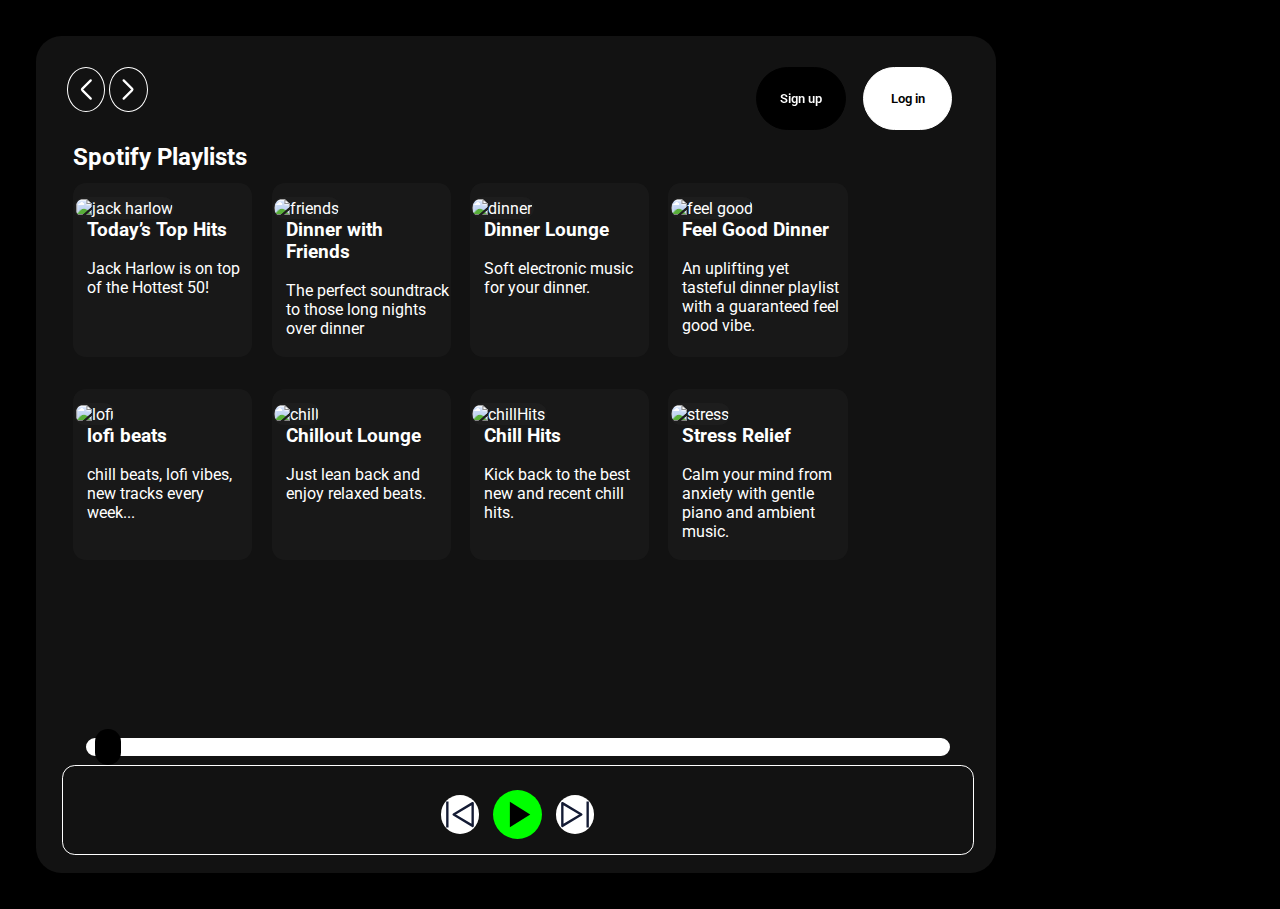
==== index.html @ 1d4b4778 "time updated" ====
<!DOCTYPE html>
<html lang="en">

<head>
    <meta charset="UTF-8">
    <meta name="viewport" content="width=device-width, initial-scale=1.0">
    <title>Spotify - Web Player: Music for everyone</title>
    <link rel="stylesheet" href="css/style.css">
    <link rel="stylesheet" href="css/utility.css">
    <link rel="stylesheet" href="css/responsive.css">
    <!-- <link rel="icon" sizes="32x32" type="image/png" href="https://open.spotifycdn.com/cdn/images/favicon32.b64ecc03.png">
    <link rel="icon" sizes="16x16" type="image/png" href="https://open.spotifycdn.com/cdn/images/favicon16.1c487bff.png"> -->
    <link rel="icon" href="https://open.spotifycdn.com/cdn/images/favicon.0f31d2ea.ico">
</head>

<body>
    <!-- Main Container -->
    <div class="container flex bgBlack">

        <!-- Left -->
        <div class="left border ">

            <!-- Left Home -->
            <div class="home bgGrey rounded m1 p1">
                <div class="logo">
                    <img class="invert" src="logo.svg" alt="logo">
                </div>
                <ul>
                    <li><img class="invert" src="home.svg" alt="home">Home</li>
                    <li><img class="invert" src="search.svg" alt="search  ">Search</li>
                </ul>
            </div>

            <!-- Left Library -->
            <div class="library bgGrey rounded m1 p1">
                <div class="heading">
                    <img class="invert" src="playlist.svg" alt="">
                    <h4>Your Library</h4>
                </div>

                <!-- Song List -->
                <div class="songList">
                    <ul>
                    </ul>
                </div>

                <!-- Left Footer -->
                <div class="footer">
                    <div><a href="https://www.spotify.com/jp/legal/">Legal</a></div>
                    <div><a href="https://www.spotify.com/jp/privacy/">Privacy Center</a></div>
                    <div><a href="https://www.spotify.com/jp/legal/privacy-policy/">Privacy Policy</a></div>
                    <div><a href="https://www.spotify.com/jp/legal/cookies-policy/">Cookies</a></div>
                </div>
            </div>
        </div>

        <!-- Right -->
        <div class="right bgGrey rounded p1">

            <!-- Main Header -->
            <div class="header">

                <!-- Nav with buttons and login signup -->
                <div class="nav">
                    <svg width="24" height="24" viewBox="0 0 24 24" fill="none" xmlns="http://www.w3.org/2000/svg">
                        <path
                            d="M15 6L9.70711 11.2929C9.37377 11.6262 9.20711 11.7929 9.20711 12C9.20711 12.2071 9.37377 12.3738 9.70711 12.7071L15 18"
                            stroke="#ffffff" stroke-width="1.5" stroke-linecap="round" stroke-linejoin="round" />
                    </svg>
                    <svg width="24" height="24" viewBox="0 0 24 24" fill="none" xmlns="http://www.w3.org/2000/svg">
                        <path
                            d="M9 18L14.2929 12.7071C14.6262 12.3738 14.7929 12.2071 14.7929 12C14.7929 11.7929 14.6262 11.6262 14.2929 11.2929L9 6"
                            stroke="#ffffff" stroke-width="1.5" stroke-linecap="round" stroke-linejoin="round" />
                    </svg>
                </div>

                <!-- Login Signup buttons -->
                <div class="buttons">
                    <button class="invert">Sign up</button>
                    <button>Log in</button>
                </div>
            </div>

            <!-- Playlists -->
            <div class="playlists">
                <h2>Spotify Playlists</h2>
                <div class="cardContainer">
                    <div class="card">
                        <img src="https://i.scdn.co/image/ab67706f000000026d7b14f72609c7f5fdf07d4a" alt="jack harlow">
                        <div class="play">
                            <img src="play.svg" alt="">
                        </div>
                        <h3>Today’s Top Hits</h3>
                        <p>Jack Harlow is on top of the Hottest 50!</p>
                    </div>
                    <div class="card">
                        <img src="https://i.scdn.co/image/ab67706f000000026e515187c071e45918e9f0de" alt="friends">
                        <div class="play">
                            <img src="play.svg" alt="">
                        </div>
                        <h3>Dinner with Friends</h3>
                        <p>The perfect soundtrack to those long nights over dinner</p>
                    </div>
                    <div class="card">
                        <img src="https://i.scdn.co/image/ab67706f000000027cd703bbfec2f1e86c879bec" alt="dinner">
                        <div class="play">
                            <img src="play.svg" alt="">
                        </div>
                        <h3>Dinner Lounge</h3>
                        <p>Soft electronic music for your dinner.</p>
                    </div>
                    <div class="card">
                        <img src="https://i.scdn.co/image/ab67706f000000022ba865eb4204be02ce3e8e09" alt="feel good">
                        <div class="play">
                            <img src="play.svg" alt="">
                        </div>
                        <h3>Feel Good Dinner</h3>
                        <p>An uplifting yet tasteful dinner playlist with a guaranteed feel good vibe.</p>
                    </div>
                    <div class="card">
                        <img src="https://i.scdn.co/image/ab67706f0000000254473de875fea0fd19d39037" alt="lofi">
                        <div class="play">
                            <img src="play.svg" alt="">
                        </div>
                        <h3>lofi beats</h3>
                        <p>chill beats, lofi vibes, new tracks every week... </p>
                    </div>
                    <div class="card">
                        <img src="https://i.scdn.co/image/ab67706f00000002dec17246891b5b4eb97bdb0d" alt="chill">
                        <div class="play">
                            <img src="play.svg" alt="">
                        </div>
                        <h3>Chillout Lounge</h3>
                        <p>Just lean back and enjoy relaxed beats.</p>
                    </div>
                    <div class="card">
                        <img src="https://i.scdn.co/image/ab67706f00000002f4d83a6cb7f51f6d9f6717de" alt="chillHits">
                        <div class="play">
                            <img src="play.svg" alt="">
                        </div>
                        <h3>Chill Hits</h3>
                        <p>Kick back to the best new and recent chill hits.</p>
                    </div>
                    <div class="card">
                        <img src="https://i.scdn.co/image/ab67706f00000002468762ec9fd93a2dc3b167ee" alt="stress">
                        <div class="play">
                            <img src="play.svg" alt="">
                        </div>
                        <h3>Stress Relief</h3>
                        <p>Calm your mind from anxiety with gentle piano and ambient music.</p>
                    </div>
                </div>
            </div>
            <!-- Playbar -->
            <div class="seekBar">
                <div class="circle"></div>
            </div>
            <div class="playBar flex">
                
                <div class="songInfo"></div>
                <div class="songButtons">
                    <img id="previous" class="btn" src="prev.svg" alt="">
                    <img id="play" class="playBtn" src="play.svg" alt="">
                    <img id="next" class="btn" src="next.svg" alt="">
                </div>
                <div class="time"> </div>
            </div>
        </div>
    </div>
    <!-- Scripts -->
    <script src="script.js"></script>
</body>

</html>
---- css/style.css ----
@import url('https://fonts.googleapis.com/css2?family=Lato:wght@700&family=Roboto:ital,wght@0,100;0,300;0,400;0,500;0,700;0,900;1,100;1,300;1,400;1,500;1,700;1,900&display=swap');
*{
    box-sizing: border-box;
    margin: 0;
    padding: 0;
    font-family: "Roboto",sans-serif;
}
/* body{
    background-color: black;
    color: white;
} */
li{
    cursor: pointer;
}
.left{
    width: 25vw;
    height: 100vh;
    padding: 1vw;
}
.right{
    width: 75vw;
    height: 93vh;
    position: relative;
}
.home ul li{
    cursor: pointer;
    display: flex;
    gap: 1.5vw;
    text-decoration: none;
    width: 1.5vw;
    padding-top: 2vh;
}
.heading{
    cursor: pointer;
    display: flex;
    gap: 1.5vw;
    width: 1.5vw;
}
.library{
    height: 69vh;
}
.footer{
    left: 2.2vw;
    position: absolute;
    bottom: 0;
    cursor: pointer;
    display: flex;
    gap: 1.5vw;
    font-size: 0.8vw;
    text-decoration: none;
    padding-top: 2vh;
    margin-bottom: 2vh;
}
.footer a{
    text-decoration: none;
    color: grey;
    cursor: pointer;
}
.right{
    margin: 4vh;
}
.nav{
    cursor:pointer;
}
.header{
    display: flex;
    justify-content: space-between;
    margin: 1vw;
}
.header button,svg{
    border: 1px solid white;
    border-radius: 100%;
    width: 3vw;
    height: 5vh;
}
.header button{
    background-color: white;
    font-weight: 600;
    font-size: 1vw;
    border-radius: 5vw;
    width: 7vw;
    height: 7vh;
    margin-right: 1vw;
    cursor: pointer;
}
.header button:hover{
    width: 10vw;
}
.playlists{
    padding-left: 1.5vw;
}
.cardContainer{
    display: flex;
    gap: 1.5vw;
    flex-wrap: wrap;
    overflow-y: scroll;
    max-height: 60vh;
}
.card,.card img{
    position: relative;
    margin-top:1vw;
    width: 14vw;
    cursor: pointer;
    background-color: rgba(128, 128, 128, 0.055);
    border-radius: 1vw;
    padding: 0.1vw; 
}
.card h3,.card p{
    padding-bottom: 2vh;
    padding-left: 1vw;
}
.play {
    position: absolute;
    width: 10vh;
    height: 5vw;
    left:8vw ;
    bottom: 13vh;
    background-color: #1fdf64;
    border-radius: 50%;
    display: flex;
    align-items: center;
    justify-content: center;
    opacity:0;
    transition: all 0.5s ease-out;
}
.play:hover{
    opacity: 1;
}
.playBar{
    padding-top: 1vh;
    padding-left: 2vw;
    padding-right: 2vw;
    justify-content: space-between;
    left: 2vw;
    height: 10vh;
    position: absolute;
    bottom: 2vh;
    width: 95%;
    border: 0.1vw solid white;
    border-radius: 1vw;
}
.songButtons{
    display: flex;
    justify-content: center;
    align-items: center;
    gap: 1vw;
}
.playBtn{
    cursor: pointer;
    width: 4vw;
}
.btn{
    cursor: pointer;
    border-radius: 5vw;
    width: 3vw;
    background-color: white;
}
.songList ul{
    margin: 2vw;
}
.songList ul li{
   list-style-type: decimal;
   margin-top:1vh;
   border: 0.1vw solid white;
   font-size:1vw;
   padding: 1vw;
   border-radius: 1vw;
}
.seekBar{
    left: 3.9vw;
    height: 2vh;
    width: 90%;
    border-radius: 1vw;
    position: absolute;
    bottom: 13vh;
    border: 1vh solid white;
}
.circle{
    height: 4vh;
    width: 2vw;
    border-radius: 1vw;
    background-color: black;
    position: relative;
    bottom: 2vh;
    left: 0%;
    transition: left 0.5s;
}
---- css/utility.css ----
.rounded{
    border-radius: 2vw;
}
.flex{
    display: flex;
}
.justifyCenter{
    justify-content: center;
}
.itemsCenter{
    align-items: center;
}
.bgBlack{
    background-color: black;
    color: white ;
}
.invert{
    filter: invert(1);
}
.bgGrey{
    background-color: #121212;
}
.m1{
    margin: 2vh;
}
.p1{
    padding: 2vh;
}
---- css/responsive.css ----
@media (max-width: 1400px){
    .left{
        position: absolute;
        left: -100% ;
        transition: all .3s;
        z-index: 1 ;
    }
}
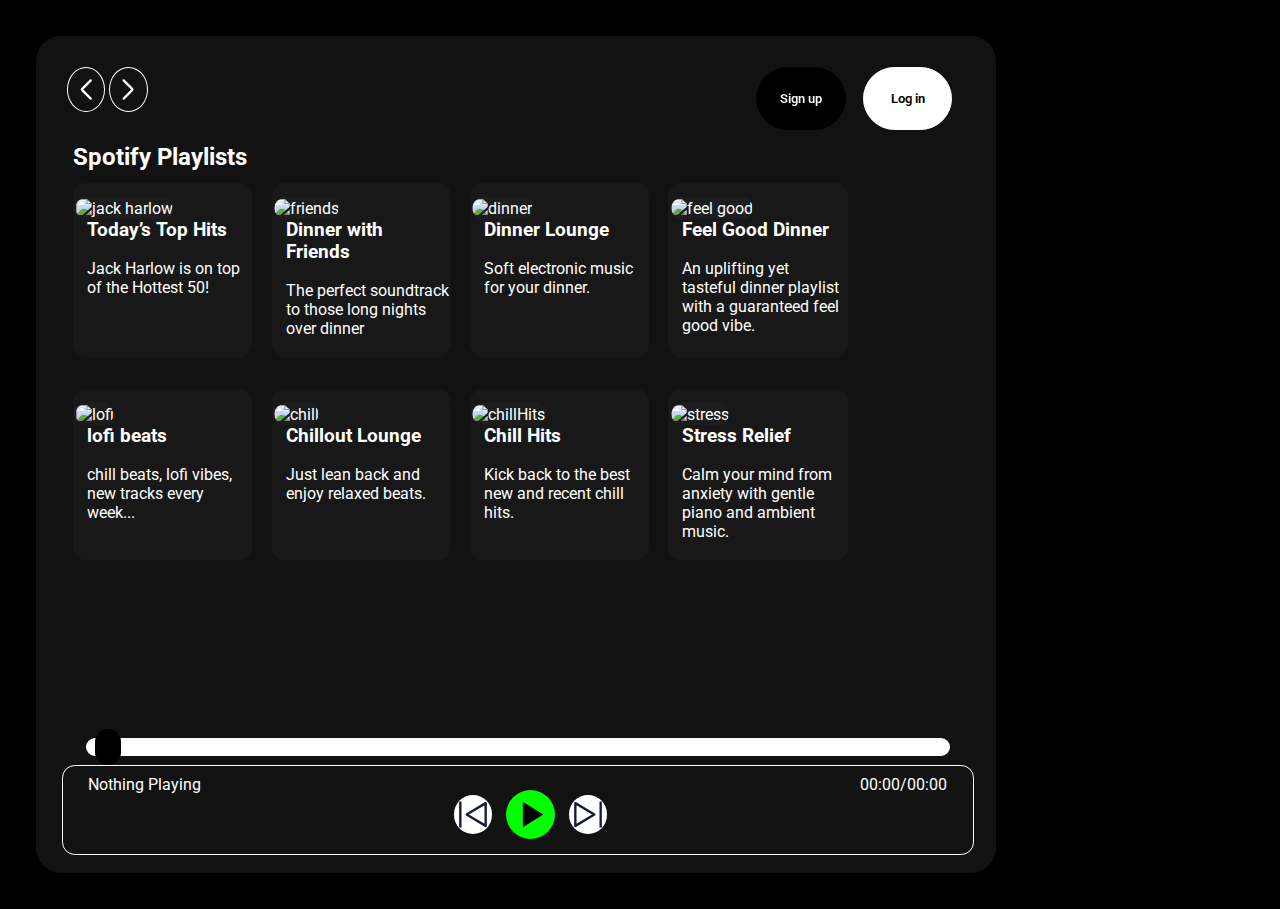
==== commit b42da257: "time bug fixed" ====
--- a/index.html
+++ b/index.html
@@ -157,13 +157,13 @@
             </div>
             <div class="playBar flex">
                 
-                <div class="songInfo"></div>
+                <div class="songInfo">Nothing Playing</div>
                 <div class="songButtons">
                     <img id="previous" class="btn" src="prev.svg" alt="">
                     <img id="play" class="playBtn" src="play.svg" alt="">
                     <img id="next" class="btn" src="next.svg" alt="">
                 </div>
-                <div class="time"> </div>
+                <div class="time">00:00/00:00</div>
             </div>
         </div>
     </div>
--- a/css/utility.css
+++ b/css/utility.css
@@ -25,4 +25,4 @@
 }
 .p1{
     padding: 2vh;
-}+}
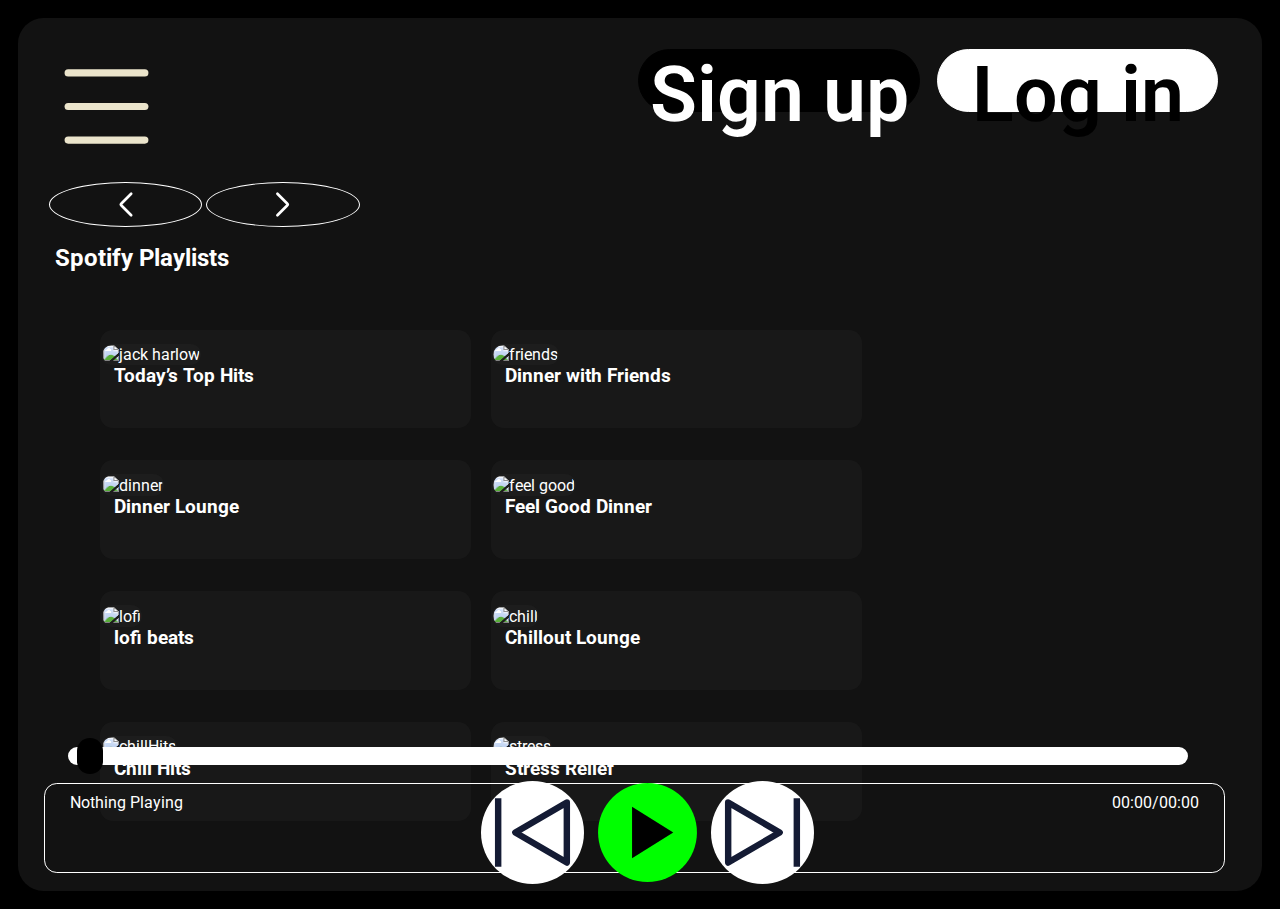
==== commit 9254e438: "responsive done" ====
--- a/index.html
+++ b/index.html
@@ -19,6 +19,11 @@
 
         <!-- Left -->
         <div class="left border ">
+
+            <!-- close button -->
+            <div class="invert">
+                <img class="close" src="close.svg" alt="close">
+            </div>
 
             <!-- Left Home -->
             <div class="home bgGrey rounded m1 p1">
@@ -62,6 +67,7 @@
 
                 <!-- Nav with buttons and login signup -->
                 <div class="nav">
+                    <img class=" invert hamburger" src="hamburger.svg" alt="hamburger">
                     <svg width="24" height="24" viewBox="0 0 24 24" fill="none" xmlns="http://www.w3.org/2000/svg">
                         <path
                             d="M15 6L9.70711 11.2929C9.37377 11.6262 9.20711 11.7929 9.20711 12C9.20711 12.2071 9.37377 12.3738 9.70711 12.7071L15 18"
--- a/css/style.css
+++ b/css/style.css
@@ -12,6 +12,11 @@
 li{
     cursor: pointer;
 }
+.hamburger{
+    width: 4vw;
+    margin-bottom: 2vh;
+    display: none;
+}
 .left{
     width: 25vw;
     height: 100vh;
@@ -19,7 +24,7 @@
 }
 .right{
     width: 75vw;
-    height: 93vh;
+    height: 92vh;
     position: relative;
 }
 .home ul li{
--- a/css/responsive.css
+++ b/css/responsive.css
@@ -4,5 +4,68 @@
         left: -100% ;
         transition: all .3s;
         z-index: 1 ;
+        width:70vw;
+    }
+    .home{
+        font-size:5vw;
+    }
+    .heading{
+        font-size: 7vw;
+    }
+    .songList ul li{
+        font-size: 5vw;
+    }
+    .library{
+        height: 78vh;
+    }
+    .footer{
+        font-size: 0.5rem;
+        display: absolute;
+        left: 15vw;
+        bottom:6vh;
+    }
+    .right{
+        width: 100vw;
+        margin: 2vh;
+    }
+    .hamburger{
+        display: block;
+        width:9vw;
+    }
+    .seekBar{
+        bottom:14vh;
+    }
+    .buttons button{
+            font-size: 6vw;
+            width: 22vw;
+    }
+    .close{
+    top: 4vh;
+    position: absolute;
+    left: 57vw;
+    } 
+    .right{
+        height: 97vh;
+    }  
+    .cardContainer p{
+        display:none;
+        font-size: 3vw;
+    }
+    .playlists{
+        width: 67vw;
+    }
+    .cardContainer {
+        width: 80vw;
+        height: 56vh;
+        margin: 5vh;
+    }
+    .card,.card img{
+        width:29vw;
+    }
+    #play,#next,#previous{
+        width:8vw;
+    }
+    .nav svg{
+        width:12vw;
     }
 }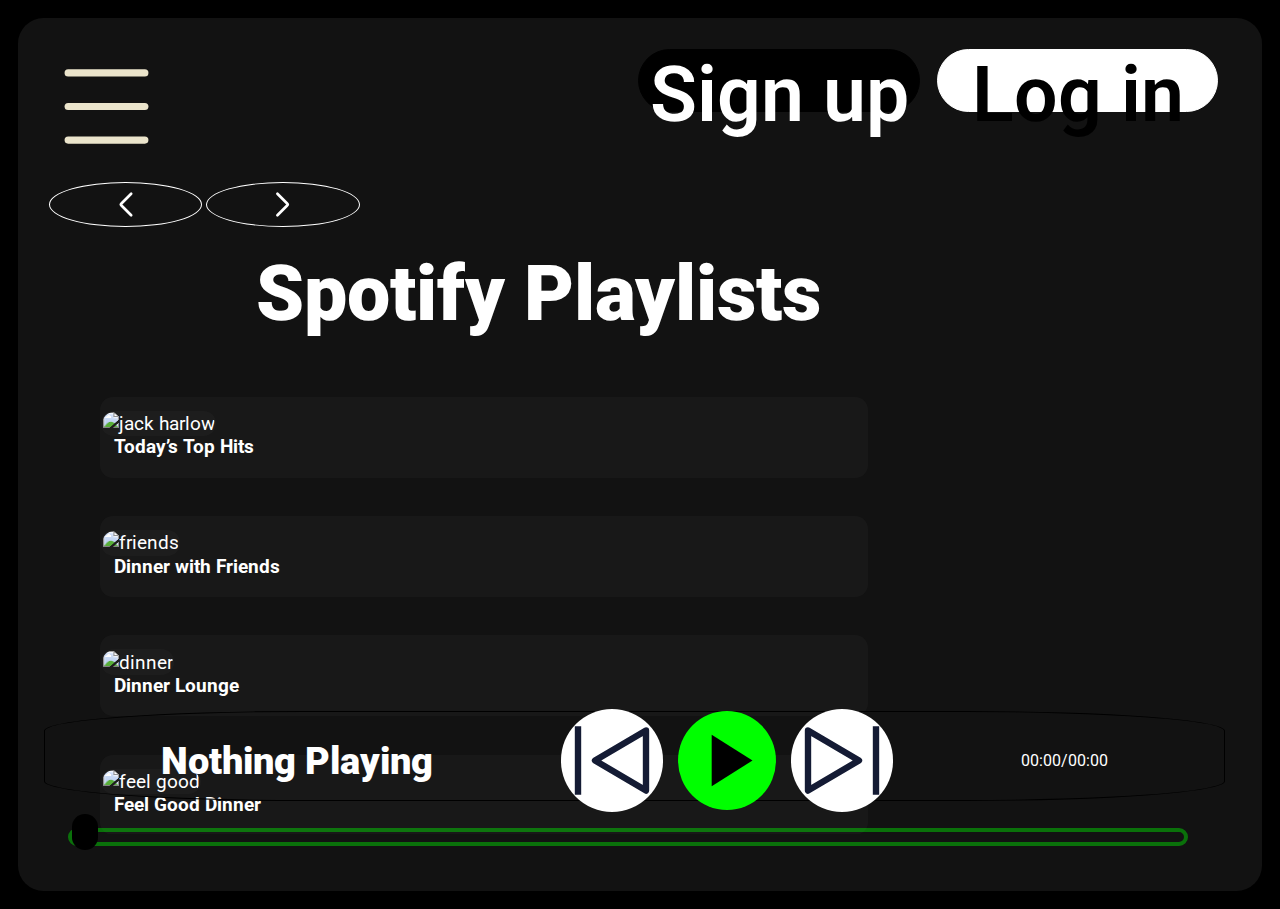
==== commit efef3582: "/ ki jagah ./ lagaya h bus" ====
--- a/index.html
+++ b/index.html
@@ -174,7 +174,7 @@
         </div>
     </div>
     <!-- Scripts -->
-    <script src="script.js"></script>
+    <script src="./script.js"></script>
 </body>
 
 </html>--- a/css/style.css
+++ b/css/style.css
@@ -17,6 +17,9 @@
     margin-bottom: 2vh;
     display: none;
 }
+.logo img{
+    width: 10vw;
+}
 .left{
     width: 25vw;
     height: 100vh;
@@ -34,6 +37,7 @@
     text-decoration: none;
     width: 1.5vw;
     padding-top: 2vh;
+    font-size:1.5vw;
 }
 .heading{
     cursor: pointer;
@@ -41,13 +45,16 @@
     gap: 1.5vw;
     width: 1.5vw;
 }
+.heading h4,img{
+    font-size: 1.5vw;
+}
 .library{
-    height: 69vh;
+    height: 62vh;
 }
 .footer{
     left: 2.2vw;
     position: absolute;
-    bottom: 0;
+    bottom: 3vh;
     cursor: pointer;
     display: flex;
     gap: 1.5vw;
@@ -94,9 +101,17 @@
 .playlists{
     padding-left: 1.5vw;
 }
+.playlists h2{
+    font-weight: 900;
+    font-size: 1.5vw;
+    display: flex;
+    justify-content: center;
+}
 .cardContainer{
     display: flex;
-    gap: 1.5vw;
+    align-items: center;
+    justify-content: center;
+    gap: 2vw;
     flex-wrap: wrap;
     overflow-y: scroll;
     max-height: 60vh;
@@ -104,7 +119,7 @@
 .card,.card img{
     position: relative;
     margin-top:1vw;
-    width: 14vw;
+    width: 10vw;
     cursor: pointer;
     background-color: rgba(128, 128, 128, 0.055);
     border-radius: 1vw;
@@ -129,7 +144,7 @@
     transition: all 0.5s ease-out;
 }
 .play:hover{
-    opacity: 1;
+    /* opacity: 1; */
 }
 .playBar{
     padding-top: 1vh;
@@ -166,10 +181,14 @@
 .songList ul li{
    list-style-type: decimal;
    margin-top:1vh;
-   border: 0.1vw solid white;
-   font-size:1vw;
+   /* border: 0.1vw solid white; */
+   font-size:1.2vw;
    padding: 1vw;
-   border-radius: 1vw;
+   /* border-radius: 25%; */
+}
+.songInfo{
+    font-weight:900;
+    font-size: 1vw;
 }
 .seekBar{
     left: 3.9vw;
@@ -178,7 +197,7 @@
     border-radius: 1vw;
     position: absolute;
     bottom: 13vh;
-    border: 1vh solid white;
+    border: 0.5vh solid #00ff0067
 }
 .circle{
     height: 4vh;
--- a/css/responsive.css
+++ b/css/responsive.css
@@ -9,14 +9,19 @@
     .home{
         font-size:5vw;
     }
+    .home li img{
+        height: 4vh;
+    }
     .heading{
         font-size: 7vw;
+        margin-bottom: 5vh;
+        
     }
     .songList ul li{
         font-size: 5vw;
     }
-    .library{
-        height: 78vh;
+    .library {
+        height: 70vh;
     }
     .footer{
         font-size: 0.5rem;
@@ -39,6 +44,9 @@
             font-size: 6vw;
             width: 22vw;
     }
+    .buttons button:hover{
+        width: 27vw;
+}
     .close{
     top: 4vh;
     position: absolute;
@@ -54,13 +62,19 @@
     .playlists{
         width: 67vw;
     }
+    .playlists h2{
+        font-size: 6vw;
+    }
     .cardContainer {
-        width: 80vw;
-        height: 56vh;
+        display: flex;
+        /* /* align-items: center; */
+        justify-content: center; 
+        width: 60vw;
+        height: 50vh;
         margin: 5vh;
     }
     .card,.card img{
-        width:29vw;
+        width:60vw;
     }
     #play,#next,#previous{
         width:8vw;
@@ -68,4 +82,36 @@
     .nav svg{
         width:12vw;
     }
-}+    .playlists h2{
+        margin-top: 2vh;
+        margin-left: 10vw;
+    }
+    .playBar{
+        align-items: center;
+        justify-content: center;
+        bottom:10vh;
+        gap: 10vw;
+        border-radius:22%;
+        border-color:black;
+    }
+    .seekBar{
+        bottom:5vh;
+    }
+    .songInfo{
+        font-weight:900;
+        font-size: 3vw;
+    }
+    .home ul li{
+        font-size:5vw;
+    }
+    .logo img{
+        margin-bottom: 2vh;
+        width: 40vw;
+    }
+    .heading h4{
+        font-size:5vw;
+    }
+    .heading img{
+        height: 5vh;
+    }
+}
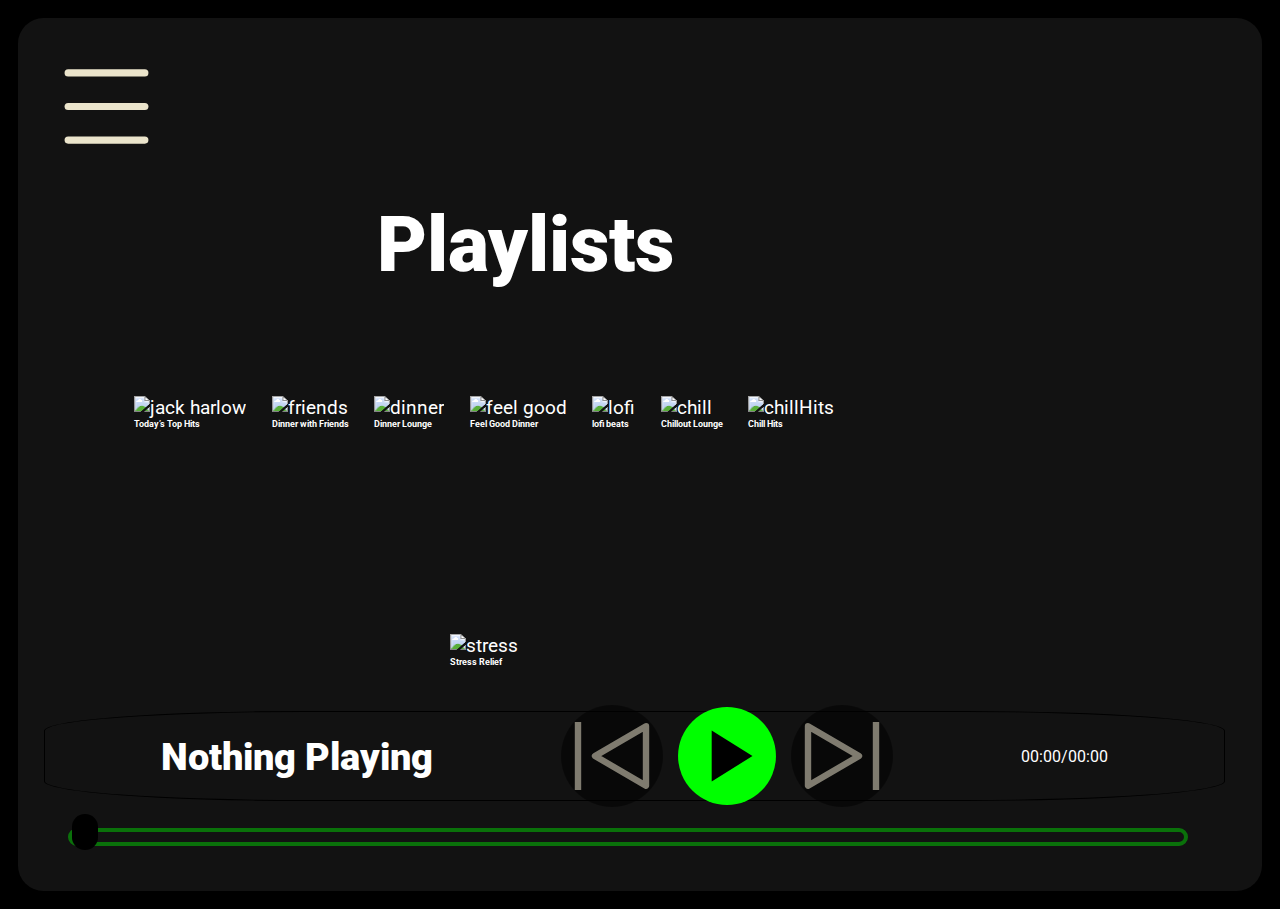
==== commit 1dfdb896: "Refactor CSS and HTML code for the music player app." ====
--- a/index.html
+++ b/index.html
@@ -31,8 +31,8 @@
                     <img class="invert" src="logo.svg" alt="logo">
                 </div>
                 <ul>
-                    <li><img class="invert" src="home.svg" alt="home">Home</li>
-                    <li><img class="invert" src="search.svg" alt="search  ">Search</li>
+                    <li><img class="invert" src="home.svg" alt="home"><div class="dark">Home</div></li>
+                    <li><img class="invert" src="search.svg" alt="search  "><div class="dark">Search</div></li>
                 </ul>
             </div>
 
@@ -68,7 +68,7 @@
                 <!-- Nav with buttons and login signup -->
                 <div class="nav">
                     <img class=" invert hamburger" src="hamburger.svg" alt="hamburger">
-                    <svg width="24" height="24" viewBox="0 0 24 24" fill="none" xmlns="http://www.w3.org/2000/svg">
+                    <!-- <svg width="24" height="24" viewBox="0 0 24 24" fill="none" xmlns="http://www.w3.org/2000/svg">
                         <path
                             d="M15 6L9.70711 11.2929C9.37377 11.6262 9.20711 11.7929 9.20711 12C9.20711 12.2071 9.37377 12.3738 9.70711 12.7071L15 18"
                             stroke="#ffffff" stroke-width="1.5" stroke-linecap="round" stroke-linejoin="round" />
@@ -77,83 +77,59 @@
                         <path
                             d="M9 18L14.2929 12.7071C14.6262 12.3738 14.7929 12.2071 14.7929 12C14.7929 11.7929 14.6262 11.6262 14.2929 11.2929L9 6"
                             stroke="#ffffff" stroke-width="1.5" stroke-linecap="round" stroke-linejoin="round" />
-                    </svg>
+                    </svg> -->
                 </div>
 
                 <!-- Login Signup buttons -->
-                <div class="buttons">
+                <!-- <div class="buttons">
                     <button class="invert">Sign up</button>
                     <button>Log in</button>
-                </div>
+                </div> -->
             </div>
 
             <!-- Playlists -->
             <div class="playlists">
-                <h2>Spotify Playlists</h2>
+                <h2>Playlists</h2>
                 <div class="cardContainer">
                     <div class="card">
                         <img src="https://i.scdn.co/image/ab67706f000000026d7b14f72609c7f5fdf07d4a" alt="jack harlow">
-                        <div class="play">
-                            <img src="play.svg" alt="">
-                        </div>
+
                         <h3>Today’s Top Hits</h3>
-                        <p>Jack Harlow is on top of the Hottest 50!</p>
                     </div>
                     <div class="card">
                         <img src="https://i.scdn.co/image/ab67706f000000026e515187c071e45918e9f0de" alt="friends">
-                        <div class="play">
-                            <img src="play.svg" alt="">
-                        </div>
+
                         <h3>Dinner with Friends</h3>
-                        <p>The perfect soundtrack to those long nights over dinner</p>
                     </div>
                     <div class="card">
                         <img src="https://i.scdn.co/image/ab67706f000000027cd703bbfec2f1e86c879bec" alt="dinner">
-                        <div class="play">
-                            <img src="play.svg" alt="">
-                        </div>
+
                         <h3>Dinner Lounge</h3>
-                        <p>Soft electronic music for your dinner.</p>
                     </div>
                     <div class="card">
                         <img src="https://i.scdn.co/image/ab67706f000000022ba865eb4204be02ce3e8e09" alt="feel good">
-                        <div class="play">
-                            <img src="play.svg" alt="">
-                        </div>
+
                         <h3>Feel Good Dinner</h3>
-                        <p>An uplifting yet tasteful dinner playlist with a guaranteed feel good vibe.</p>
                     </div>
                     <div class="card">
                         <img src="https://i.scdn.co/image/ab67706f0000000254473de875fea0fd19d39037" alt="lofi">
-                        <div class="play">
-                            <img src="play.svg" alt="">
-                        </div>
+
                         <h3>lofi beats</h3>
-                        <p>chill beats, lofi vibes, new tracks every week... </p>
                     </div>
                     <div class="card">
                         <img src="https://i.scdn.co/image/ab67706f00000002dec17246891b5b4eb97bdb0d" alt="chill">
-                        <div class="play">
-                            <img src="play.svg" alt="">
-                        </div>
+
                         <h3>Chillout Lounge</h3>
-                        <p>Just lean back and enjoy relaxed beats.</p>
                     </div>
                     <div class="card">
                         <img src="https://i.scdn.co/image/ab67706f00000002f4d83a6cb7f51f6d9f6717de" alt="chillHits">
-                        <div class="play">
-                            <img src="play.svg" alt="">
-                        </div>
+
                         <h3>Chill Hits</h3>
-                        <p>Kick back to the best new and recent chill hits.</p>
                     </div>
                     <div class="card">
                         <img src="https://i.scdn.co/image/ab67706f00000002468762ec9fd93a2dc3b167ee" alt="stress">
-                        <div class="play">
-                            <img src="play.svg" alt="">
-                        </div>
+
                         <h3>Stress Relief</h3>
-                        <p>Calm your mind from anxiety with gentle piano and ambient music.</p>
                     </div>
                 </div>
             </div>
@@ -162,12 +138,12 @@
                 <div class="circle"></div>
             </div>
             <div class="playBar flex">
-                
+
                 <div class="songInfo">Nothing Playing</div>
                 <div class="songButtons">
-                    <img id="previous" class="btn" src="prev.svg" alt="">
+                    <img id="previous" class="btn invert" src="prev.svg" alt="">
                     <img id="play" class="playBtn" src="play.svg" alt="">
-                    <img id="next" class="btn" src="next.svg" alt="">
+                    <img id="next" class="btn invert" src="next.svg" alt="">
                 </div>
                 <div class="time">00:00/00:00</div>
             </div>
--- a/css/style.css
+++ b/css/style.css
@@ -18,7 +18,7 @@
     display: none;
 }
 .logo img{
-    width: 10vw;
+    width: 7vw;
 }
 .left{
     width: 25vw;
@@ -61,7 +61,6 @@
     font-size: 0.8vw;
     text-decoration: none;
     padding-top: 2vh;
-    margin-bottom: 2vh;
 }
 .footer a{
     text-decoration: none;
@@ -95,8 +94,11 @@
     margin-right: 1vw;
     cursor: pointer;
 }
-.header button:hover{
-    width: 10vw;
+.btn{
+    opacity: 0.5;
+}
+button:hover,.playBtn:hover,.btn:hover{
+    scale:0.9;
 }
 .playlists{
     padding-left: 1.5vw;
@@ -106,6 +108,7 @@
     font-size: 1.5vw;
     display: flex;
     justify-content: center;
+    margin: 2vw;
 }
 .cardContainer{
     display: flex;
@@ -113,44 +116,20 @@
     justify-content: center;
     gap: 2vw;
     flex-wrap: wrap;
-    overflow-y: scroll;
+    /* overflow-y: scroll; */
     max-height: 60vh;
 }
-.card,.card img{
-    position: relative;
-    margin-top:1vw;
-    width: 10vw;
-    cursor: pointer;
-    background-color: rgba(128, 128, 128, 0.055);
-    border-radius: 1vw;
-    padding: 0.1vw; 
+.card img{
+    height: 18vh;
 }
-.card h3,.card p{
-    padding-bottom: 2vh;
-    padding-left: 1vw;
-}
-.play {
-    position: absolute;
-    width: 10vh;
-    height: 5vw;
-    left:8vw ;
-    bottom: 13vh;
-    background-color: #1fdf64;
-    border-radius: 50%;
-    display: flex;
-    align-items: center;
-    justify-content: center;
-    opacity:0;
-    transition: all 0.5s ease-out;
-}
-.play:hover{
-    /* opacity: 1; */
+.card h3{
+    font-size: 1vh;
 }
 .playBar{
-    padding-top: 1vh;
     padding-left: 2vw;
     padding-right: 2vw;
     justify-content: space-between;
+    align-items: center;
     left: 2vw;
     height: 10vh;
     position: absolute;
--- a/css/utility.css
+++ b/css/utility.css
@@ -26,3 +26,9 @@
 .p1{
     padding: 2vh;
 }
+.dark{
+    font-weight:600;
+}
+li{
+    font-weight:500;
+}
--- a/css/responsive.css
+++ b/css/responsive.css
@@ -67,14 +67,22 @@
     }
     .cardContainer {
         display: flex;
-        /* /* align-items: center; */
-        justify-content: center; 
+        justify-content: center;
+        align-items: center; 
         width: 60vw;
         height: 50vh;
         margin: 5vh;
     }
     .card,.card img{
-        width:60vw;
+        height: 10vh;
+        width:auto;
+    }
+    .cardContainer{
+        overflow-y: scroll;
+    }
+    .card img{
+        height: 10vh;
+        width:auto;
     }
     #play,#next,#previous{
         width:8vw;
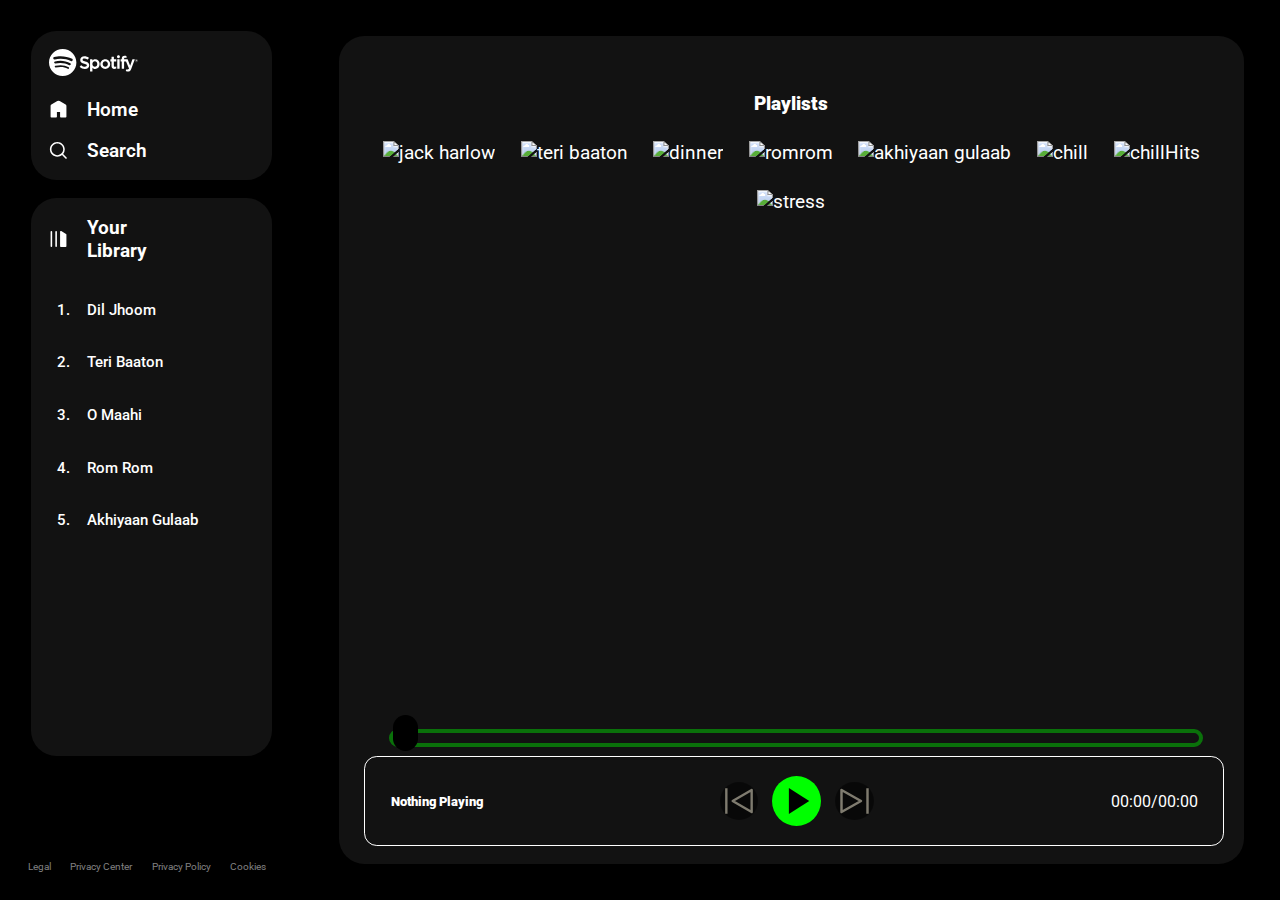
==== commit 7c76ba52: "Update HTML and JS files to add new songs and event listeners." ====
--- a/index.html
+++ b/index.html
@@ -92,44 +92,44 @@
                 <h2>Playlists</h2>
                 <div class="cardContainer">
                     <div class="card">
-                        <img src="https://i.scdn.co/image/ab67706f000000026d7b14f72609c7f5fdf07d4a" alt="jack harlow">
+                        <img id="first" src="https://c.saavncdn.com/400/Dil-Jhoom-From-Crakk-Jeetegaa-Toh-Jiyegaa-Hindi-2024-20240115131036-500x500.jpg" alt="jack harlow">
 
-                        <h3>Today’s Top Hits</h3>
+                
                     </div>
                     <div class="card">
-                        <img src="https://i.scdn.co/image/ab67706f000000026e515187c071e45918e9f0de" alt="friends">
+                        <img id="second" src="https://c.saavncdn.com/844/Teri-Baaton-Mein-Aisa-Uljha-Jiya-Title-Song-From-Teri-Baaton-Mein-Aisa-Uljha-Jiya-Hindi-2024-20240130171002-500x500.jpg" alt="teri baaton">
 
-                        <h3>Dinner with Friends</h3>
+                      
                     </div>
                     <div class="card">
-                        <img src="https://i.scdn.co/image/ab67706f000000027cd703bbfec2f1e86c879bec" alt="dinner">
+                        <img id="third" src="https://c.saavncdn.com/058/O-Maahi-From-Dunki-Hindi-2023-20231211171007-500x500.jpg" alt="dinner">
 
-                        <h3>Dinner Lounge</h3>
+            
                     </div>
                     <div class="card">
-                        <img src="https://i.scdn.co/image/ab67706f000000022ba865eb4204be02ce3e8e09" alt="feel good">
+                        <img id="fourth" src="https://c.saavncdn.com/209/Rom-Rom-From-Crakk-Jeetegaa-Toh-Jiyegaa-Hindi-2024-20240202181003-500x500.jpg" alt="romrom">
 
-                        <h3>Feel Good Dinner</h3>
+                        
                     </div>
                     <div class="card">
-                        <img src="https://i.scdn.co/image/ab67706f0000000254473de875fea0fd19d39037" alt="lofi">
+                        <img id="fifth" src="https://c.saavncdn.com/214/Teri-Baaton-Mein-Aisa-Uljha-Jiya-Hindi-2024-20240205151011-500x500.jpg" alt="akhiyaan gulaab">
 
-                        <h3>lofi beats</h3>
+            
                     </div>
                     <div class="card">
                         <img src="https://i.scdn.co/image/ab67706f00000002dec17246891b5b4eb97bdb0d" alt="chill">
 
-                        <h3>Chillout Lounge</h3>
+                    
                     </div>
                     <div class="card">
                         <img src="https://i.scdn.co/image/ab67706f00000002f4d83a6cb7f51f6d9f6717de" alt="chillHits">
 
-                        <h3>Chill Hits</h3>
+            
                     </div>
                     <div class="card">
                         <img src="https://i.scdn.co/image/ab67706f00000002468762ec9fd93a2dc3b167ee" alt="stress">
 
-                        <h3>Stress Relief</h3>
+            
                     </div>
                 </div>
             </div>
--- a/css/style.css
+++ b/css/style.css
@@ -101,7 +101,7 @@
     scale:0.9;
 }
 .playlists{
-    padding-left: 1.5vw;
+    /* padding-left: 1.5vw; */
 }
 .playlists h2{
     font-weight: 900;
@@ -137,6 +137,9 @@
     width: 95%;
     border: 0.1vw solid white;
     border-radius: 1vw;
+}
+.close{
+    display: none;
 }
 .songButtons{
     display: flex;
--- a/css/responsive.css
+++ b/css/responsive.css
@@ -1,125 +1,180 @@
-@media (max-width: 1400px){
-    .left{
+@media (max-width: 896px) {
+    .left {
         position: absolute;
-        left: -100% ;
+        left: -100%;
         transition: all .3s;
-        z-index: 1 ;
-        width:70vw;
+        z-index: 1;
+        width: 70vw;
     }
-    .home{
-        font-size:5vw;
+
+    .home {
+        font-size: 5vw;
     }
-    .home li img{
+
+    .home li img {
         height: 4vh;
     }
-    .heading{
+
+    .heading {
         font-size: 7vw;
         margin-bottom: 5vh;
-        
+
     }
-    .songList ul li{
+
+    .close {
+        display: block;
+    }
+
+    .songList ul li {
         font-size: 5vw;
     }
+
     .library {
         height: 70vh;
     }
-    .footer{
+
+    .footer {
         font-size: 0.5rem;
         display: absolute;
         left: 15vw;
-        bottom:6vh;
+        bottom: 6vh;
     }
-    .right{
+
+    .right {
         width: 100vw;
         margin: 2vh;
     }
-    .hamburger{
+
+    .hamburger {
         display: block;
-        width:9vw;
+        width: 6vw;
     }
-    .seekBar{
-        bottom:14vh;
+
+    .seekBar {
+        bottom: 14vh;
     }
-    .buttons button{
-            font-size: 6vw;
-            width: 22vw;
+
+    .buttons button {
+        font-size: 6vw;
+        width: 22vw;
     }
-    .buttons button:hover{
+
+    .buttons button:hover {
         width: 27vw;
-}
-    .close{
-    top: 4vh;
-    position: absolute;
-    left: 57vw;
-    } 
-    .right{
+    }
+
+    .close {
+        top: 4vh;
+        position: absolute;
+        left: 57vw;
+    }
+
+    .right {
         height: 97vh;
-    }  
-    .cardContainer p{
-        display:none;
+    }
+
+    .cardContainer p {
+        display: none;
         font-size: 3vw;
     }
-    .playlists{
-        width: 67vw;
+
+    .playlists {
+        /* width: 67vw; */
     }
-    .playlists h2{
+    .container{
+        align-items: center;
+        justify-content: center;
+        display: flex;
+    }
+
+    .playlists h2 {
         font-size: 6vw;
     }
+
     .cardContainer {
         display: flex;
         justify-content: center;
-        align-items: center; 
+        align-items: center;
         width: 60vw;
         height: 50vh;
         margin: 5vh;
     }
-    .card,.card img{
+
+    .card,
+    .card img {
         height: 10vh;
-        width:auto;
+        width: auto;
     }
-    .cardContainer{
+
+    .cardContainer {
         overflow-y: scroll;
     }
-    .card img{
+
+    .card img {
         height: 10vh;
-        width:auto;
+        width: auto;
     }
-    #play,#next,#previous{
-        width:8vw;
+
+    .time {
+        font-size: smaller;
     }
-    .nav svg{
-        width:12vw;
+
+    #play,
+    #next,
+    #previous {
+        width: 8vw;
     }
-    .playlists h2{
+
+    .nav svg {
+        width: 12vw;
+    }
+
+    .playlists h2 {
         margin-top: 2vh;
-        margin-left: 10vw;
+        /* margin-left: 10vw; */
     }
-    .playBar{
+
+    .playBar {
+        width: 96%;
+        height: 6%;
         align-items: center;
         justify-content: center;
-        bottom:10vh;
+        bottom: 15vh;
         gap: 10vw;
-        border-radius:22%;
-        border-color:black;
+        border-radius: 5%;
+        border-color: black;
     }
-    .seekBar{
-        bottom:5vh;
+
+    .circle {
+        bottom: 6.8px;
+        border-radius: 50%;
+        width: 20px;
+        height: 20px;
     }
-    .songInfo{
-        font-weight:900;
+
+    .seekBar {
+        bottom: 10vh;
+    }
+
+    .songInfo {
+        font-weight: 900;
         font-size: 3vw;
     }
-    .home ul li{
-        font-size:5vw;
+
+    .home ul li {
+        font-size: 5vw;
     }
-    .logo img{
+
+    .logo img {
         margin-bottom: 2vh;
         width: 40vw;
     }
-    .heading h4{
-        font-size:5vw;
+
+    .heading h4 {
+        font-size: 5vw;
     }
-    .heading img{
+
+    .heading img {
         height: 5vh;
     }
-}
+}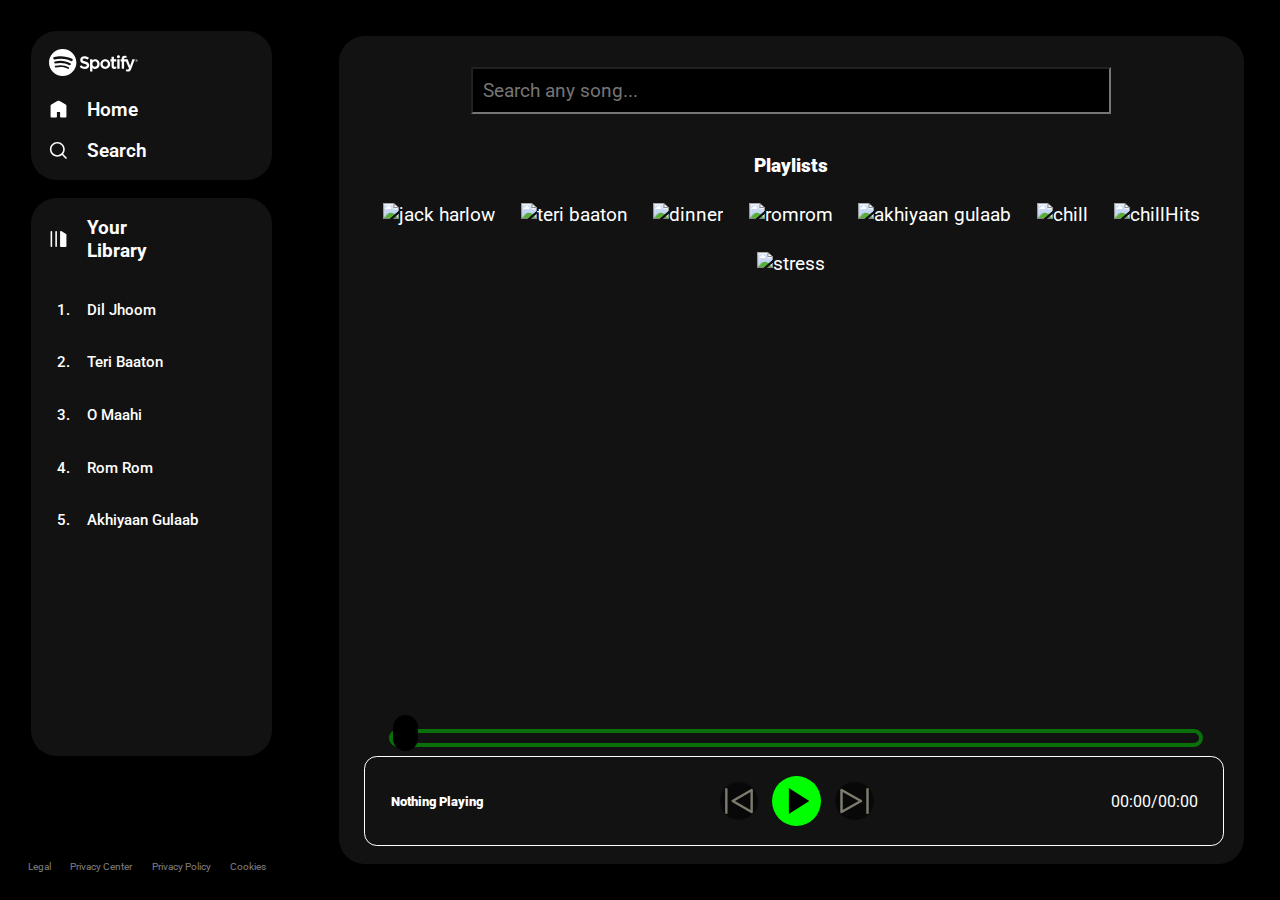
==== commit 98142e51: "Added search functionality, updated styles, and added comments." ====
--- a/index.html
+++ b/index.html
@@ -68,6 +68,12 @@
                 <!-- Nav with buttons and login signup -->
                 <div class="nav">
                     <img class=" invert hamburger" src="hamburger.svg" alt="hamburger">
+                    <!-- input -->
+                    <div class="songDisplay">
+                    <input id="searchInput" placeholder="Search any song..." type="text">
+                    <div id="searchResults"></div>
+                    </div>
+
                     <!-- <svg width="24" height="24" viewBox="0 0 24 24" fill="none" xmlns="http://www.w3.org/2000/svg">
                         <path
                             d="M15 6L9.70711 11.2929C9.37377 11.6262 9.20711 11.7929 9.20711 12C9.20711 12.2071 9.37377 12.3738 9.70711 12.7071L15 18"
--- a/css/style.css
+++ b/css/style.css
@@ -1,57 +1,69 @@
 @import url('https://fonts.googleapis.com/css2?family=Lato:wght@700&family=Roboto:ital,wght@0,100;0,300;0,400;0,500;0,700;0,900;1,100;1,300;1,400;1,500;1,700;1,900&display=swap');
-*{
+
+* {
     box-sizing: border-box;
     margin: 0;
     padding: 0;
-    font-family: "Roboto",sans-serif;
-}
+    font-family: "Roboto", sans-serif;
+}
+
 /* body{
     background-color: black;
     color: white;
 } */
-li{
-    cursor: pointer;
-}
-.hamburger{
+li {
+    cursor: pointer;
+}
+
+.hamburger {
     width: 4vw;
     margin-bottom: 2vh;
     display: none;
 }
-.logo img{
+
+.logo img {
     width: 7vw;
 }
-.left{
+
+.left {
     width: 25vw;
     height: 100vh;
     padding: 1vw;
 }
-.right{
+
+.right {
     width: 75vw;
     height: 92vh;
     position: relative;
 }
-.home ul li{
+
+.home ul li {
     cursor: pointer;
     display: flex;
     gap: 1.5vw;
     text-decoration: none;
     width: 1.5vw;
     padding-top: 2vh;
-    font-size:1.5vw;
-}
-.heading{
+    font-size: 1.5vw;
+}
+
+.heading {
     cursor: pointer;
     display: flex;
     gap: 1.5vw;
     width: 1.5vw;
 }
-.heading h4,img{
+
+.heading h4,
+img {
     font-size: 1.5vw;
 }
-.library{
+
+.library {
     height: 62vh;
 }
-.footer{
+
+.footer {
     left: 2.2vw;
     position: absolute;
     bottom: 3vh;
@@ -62,29 +74,55 @@
     text-decoration: none;
     padding-top: 2vh;
 }
-.footer a{
+
+.footer a {
     text-decoration: none;
     color: grey;
     cursor: pointer;
 }
-.right{
+
+.right {
     margin: 4vh;
 }
-.nav{
-    cursor:pointer;
-}
-.header{
+
+.nav {
+    cursor: pointer;
+    display: flex;
+    justify-content: space-between;
+    /* text-align: center; */
+    margin: auto;
+    gap: 50px;
+    align-items: center;
+}
+
+.nav img {
+    /* height: 100px; */
+}
+
+.nav input {
+    padding: 10px;
+    font-size: larger;
+    background-color: black;
+    color: white;
+    width: 50vw;
+    /* height: 20px; */
+}
+
+.header {
     display: flex;
     justify-content: space-between;
     margin: 1vw;
 }
-.header button,svg{
+
+.header button,
+svg {
     border: 1px solid white;
     border-radius: 100%;
     width: 3vw;
     height: 5vh;
 }
-.header button{
+
+.header button {
     background-color: white;
     font-weight: 600;
     font-size: 1vw;
@@ -94,23 +132,30 @@
     margin-right: 1vw;
     cursor: pointer;
 }
-.btn{
+
+.btn {
     opacity: 0.5;
 }
-button:hover,.playBtn:hover,.btn:hover{
-    scale:0.9;
-}
-.playlists{
+
+button:hover,
+.playBtn:hover,
+.btn:hover {
+    scale: 0.9;
+}
+
+.playlists {
     /* padding-left: 1.5vw; */
 }
-.playlists h2{
+
+.playlists h2 {
     font-weight: 900;
     font-size: 1.5vw;
     display: flex;
     justify-content: center;
     margin: 2vw;
 }
-.cardContainer{
+
+.cardContainer {
     display: flex;
     align-items: center;
     justify-content: center;
@@ -119,13 +164,16 @@
     /* overflow-y: scroll; */
     max-height: 60vh;
 }
-.card img{
+
+.card img {
     height: 18vh;
 }
-.card h3{
+
+.card h3 {
     font-size: 1vh;
 }
-.playBar{
+
+.playBar {
     padding-left: 2vw;
     padding-right: 2vw;
     justify-content: space-between;
@@ -138,41 +186,49 @@
     border: 0.1vw solid white;
     border-radius: 1vw;
 }
-.close{
+
+.close {
     display: none;
 }
-.songButtons{
+
+.songButtons {
     display: flex;
     justify-content: center;
     align-items: center;
     gap: 1vw;
 }
-.playBtn{
+
+.playBtn {
     cursor: pointer;
     width: 4vw;
 }
-.btn{
+
+.btn {
     cursor: pointer;
     border-radius: 5vw;
     width: 3vw;
     background-color: white;
 }
-.songList ul{
+
+.songList ul {
     margin: 2vw;
 }
-.songList ul li{
-   list-style-type: decimal;
-   margin-top:1vh;
-   /* border: 0.1vw solid white; */
-   font-size:1.2vw;
-   padding: 1vw;
-   /* border-radius: 25%; */
-}
-.songInfo{
-    font-weight:900;
+
+.songList ul li {
+    list-style-type: decimal;
+    margin-top: 1vh;
+    /* border: 0.1vw solid white; */
+    font-size: 1.2vw;
+    padding: 1vw;
+    /* border-radius: 25%; */
+}
+
+.songInfo {
+    font-weight: 900;
     font-size: 1vw;
 }
-.seekBar{
+
+.seekBar {
     left: 3.9vw;
     height: 2vh;
     width: 90%;
@@ -181,7 +237,8 @@
     bottom: 13vh;
     border: 0.5vh solid #00ff0067
 }
-.circle{
+
+.circle {
     height: 4vh;
     width: 2vw;
     border-radius: 1vw;
@@ -190,4 +247,20 @@
     bottom: 2vh;
     left: 0%;
     transition: left 0.5s;
+}
+
+.songDisplay {
+    display: flex;
+    flex-direction: column;
+    gap: 15px;
+}
+
+#searchResults {
+    text-align: center;
+    margin: auto;
+}
+
+#searchResults div {
+    position: fixed;
+    font-weight: 600;
 }--- a/css/utility.css
+++ b/css/utility.css
@@ -32,3 +32,6 @@
 li{
     font-weight:500;
 }
+.hidden{
+    opacity: 0.1;
+}--- a/css/responsive.css
+++ b/css/responsive.css
@@ -177,4 +177,24 @@
     .heading img {
         height: 5vh;
     }
+    .nav{
+        gap:10px;
+        display: flex;
+        justify-content: space-between;
+        
+    }
+    .nav img{
+        margin-top: 8px;
+    }
+    .nav input{
+        margin-top: 15px;
+        font-size: 10px;
+        width: 100px;
+        padding: 3px;
+    }
+    #searchResults div{
+        position: absolute;
+        font-weight: 400;
+        font-size: small;
+        }
 }